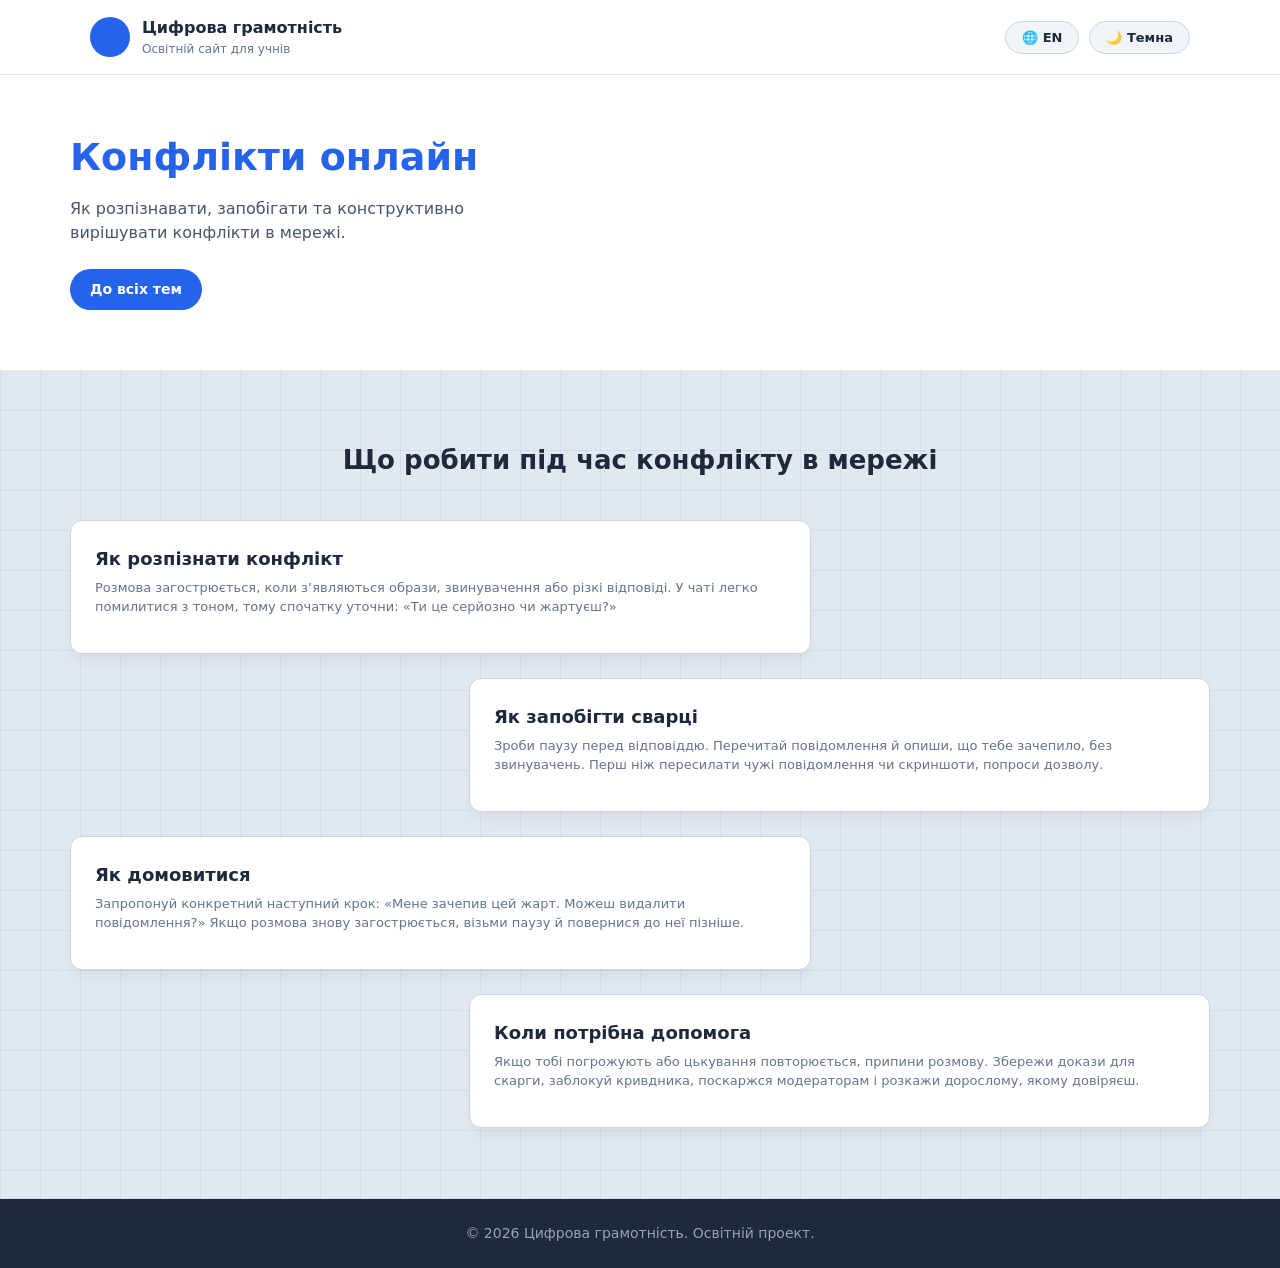
==== conflicts.html @ 54b462e8 "Nov 27, 2026, 12:28 PM" ====
<!DOCTYPE html>
<html lang="uk">
<head>
  <meta charset="UTF-8">
  <meta name="viewport" content="width=device-width, initial-scale=1.0">
  <title>Конфлікти онлайн</title>
  <link rel="stylesheet" href="coch.css">
</head>
<body data-title-key="card2Title">

  <!-- Шапка сайта (Header) -->
  <header class="header">
    <div class="header-container">
      <div class="logo">
        <div class="logo-icon-placeholder"></div>
        <div class="logo-text">
          <span class="logo-title" data-i18n="logoTitle">Цифрова грамотність</span>
          <span class="logo-subtitle" data-i18n="logoSubtitle">Освітній сайт для учнів</span>
        </div>
      </div>

      <!-- Кнопки управления справа сверху -->
      <div class="header-actions">
        <button id="lang-toggle" class="theme-btn" aria-label="Змінити мову">
          🌐 EN
        </button>
        <button id="theme-toggle" class="theme-btn" aria-label="Змінити тему">
          🌙 Темна
        </button>
      </div>
    </div>
  </header>

  <main>
    <section class="hero">
      <div class="hero-container">
        <div class="hero-content">
          <h1 class="hero-title highlight" data-i18n="card2Title">Конфлікти онлайн</h1>
          <p class="hero-description" data-i18n="card2Desc">Як розпізнавати, запобігати та конструктивно вирішувати конфлікти в мережі.</p>
          <a href="main.html#topics" class="btn btn-primary" data-i18n="backHome">До всіх тем</a>
        </div>
      </div>
    </section>

    <section class="topics-section conflict-guide" aria-labelledby="conflict-guide-title">
      <h2 class="section-title" id="conflict-guide-title" data-i18n="conflictGuide">Що робити під час конфлікту в мережі</h2>
      <div class="cards-grid">
        <article class="card">
          <div class="card-content">
            <h3 data-i18n="noticeTitle">Як розпізнати конфлікт</h3>
            <p data-i18n="noticeBody">Розмова загострюється, коли з’являються образи, звинувачення або різкі відповіді. У чаті легко помилитися з тоном, тому спочатку уточни: «Ти це серйозно чи жартуєш?»</p>
          </div>
        </article>
        <article class="card">
          <div class="card-content">
            <h3 data-i18n="preventTitle">Як запобігти сварці</h3>
            <p data-i18n="preventBody">Зроби паузу перед відповіддю. Перечитай повідомлення й опиши, що тебе зачепило, без звинувачень. Перш ніж пересилати чужі повідомлення чи скриншоти, попроси дозволу.</p>
          </div>
        </article>
        <article class="card">
          <div class="card-content">
            <h3 data-i18n="resolveTitle">Як домовитися</h3>
            <p data-i18n="resolveBody">Запропонуй конкретний наступний крок: «Мене зачепив цей жарт. Можеш видалити повідомлення?» Якщо розмова знову загострюється, візьми паузу й повернися до неї пізніше.</p>
          </div>
        </article>
        <article class="card">
          <div class="card-content">
            <h3 data-i18n="helpTitle">Коли потрібна допомога</h3>
            <p data-i18n="helpBody">Якщо тобі погрожують або цькування повторюється, припини розмову. Збережи докази для скарги, заблокуй кривдника, поскаржся модераторам і розкажи дорослому, якому довіряєш.</p>
          </div>
        </article>
      </div>
    </section>
  </main>

  <footer class="footer">
    <div class="footer-container">
      <p data-i18n="footerText">© 2026 Цифрова грамотність. Освітній проект.</p>
    </div>
  </footer>

  <script src="site.js"></script>
</body>
</html>
---- coch.css ----
* {
  box-sizing: border-box;
  margin: 0;
  padding: 0;
  font-family: system-ui, -apple-system, BlinkMacSystemFont,
    "Segoe UI", Roboto, sans-serif;
}

html {
  scroll-behavior: smooth;
}

body {
  background-color: #f0f4f8;
  color: #2d3748;
  line-height: 1.5;
  transition: background-color 0.3s, color 0.3s;
}

/* ================= ШАПКА САЙТА ================= */

.header {
  background: #ffffff;
  border-bottom: 1px solid #e2e8f0;
  position: sticky;
  top: 0;
  z-index: 100;
  transition: background 0.3s, border-color 0.3s;
}

.header-container {
  max-width: 1140px;
  margin: 0 auto;
  padding: 16px 20px;
  display: flex;
  align-items: center;
  justify-content: space-between;
}

.logo {
  display: flex;
  align-items: center;
  gap: 12px;
}

.logo-icon-placeholder {
  width: 40px;
  height: 40px;
  background-color: #2563eb;
  border-radius: 50%;
  flex-shrink: 0;
}

.logo-title {
  display: block;
  font-weight: 700;
  font-size: 16px;
  color: #1e293b;
  transition: color 0.3s;
}

.logo-subtitle {
  display: block;
  font-size: 12px;
  color: #64748b;
}

.header-actions {
  display: flex;
  align-items: center;
  gap: 10px;
}

/* ================= КНОПКИ ================= */

.theme-btn {
  background: #f1f5f9;
  border: 1px solid #cbd5e1;
  padding: 8px 16px;
  border-radius: 20px;
  font-size: 13px;
  font-weight: 600;
  cursor: pointer;
  color: #1e293b;
  transition: background 0.2s, border-color 0.2s;
}

.theme-btn:hover {
  background: #e2e8f0;
}

.btn {
  display: inline-block;
  padding: 10px 20px;
  border-radius: 24px;
  font-size: 14px;
  font-weight: 600;
  cursor: pointer;
  border: none;
  text-decoration: none;
  transition: background-color 0.2s;
}

.btn-primary {
  background-color: #2563eb;
  color: #ffffff;
}

.btn-primary:hover {
  background-color: #1d4ed8;
}

/* ================= ГЛАВНАЯ СЕКЦИЯ ================= */

.hero {
  padding: 60px 20px;
  background: #ffffff;
  border-bottom: 1px solid #e2e8f0;
  transition: background 0.3s, border-color 0.3s;
}

.hero-container {
  max-width: 1140px;
  margin: 0 auto;
  display: flex;
  align-items: center;
  gap: 40px;
}

.hero-content {
  flex: 1;
  min-width: 0;
}

.hero-title {
  font-size: 38px;
  font-weight: 800;
  line-height: 1.2;
  color: #1e293b;
  margin-bottom: 16px;
  transition: color 0.3s;
}

.highlight {
  color: #2563eb;
}

.hero-description {
  font-size: 16px;
  color: #475569;
  margin-bottom: 24px;
  max-width: 480px;
  transition: color 0.3s;
}

/* ================= ГЛАВНЫЙ БАННЕР ================= */

.hero-image-placeholder {
  flex: 1;
  width: 100%;
  min-width: 0;
  height: auto;
  border: none;
  border-radius: 16px;
  background: transparent;
  overflow: hidden;
  display: flex;
  align-items: center;
  justify-content: center;
}

.hero-image-placeholder img {
  width: 100%;
  height: auto;
  display: block;
  object-fit: contain;
  border-radius: 16px;
}

/* ================= ОСНОВНЫЕ ТЕМЫ ================= */

.topics-section {
  max-width: 100%;
  padding: 70px 20px;
  margin: 0 auto;
  text-align: center;
  background-color: #e2e8f0;

  background-image:
    linear-gradient(
      90deg,
      rgba(37, 99, 235, 0.08) 1px,
      transparent 1px
    ),
    linear-gradient(
      0deg,
      rgba(37, 99, 235, 0.08) 1px,
      transparent 1px
    );

  background-size: 40px 40px;
  border-bottom: 1px solid #cbd5e1;
  transition: background-color 0.3s, border-color 0.3s;
  scroll-margin-top: 90px;
}

.section-badge {
  display: inline-block;
  font-size: 12px;
  font-weight: 700;
  color: #2563eb;
  letter-spacing: 1px;
  margin-bottom: 8px;
  background: #dbeafe;
  padding: 4px 10px;
  border-radius: 6px;
}

.section-title {
  font-size: 26px;
  color: #1e293b;
  margin-bottom: 40px;
  transition: color 0.3s;
}

/* ================= КАРТОЧКИ ================= */

.cards-grid {
  max-width: 1140px;
  margin: 0 auto;
  display: flex;
  flex-direction: column;
  gap: 24px;
}

.card {
  background: #ffffff;
  border: 1px solid #cbd5e1;
  border-radius: 12px;
  padding: 24px;
  display: flex;
  align-items: center;
  gap: 20px;
  text-align: left;
  width: 65%;

  box-shadow:
    0 10px 15px -3px rgba(0, 0, 0, 0.05);

  transition:
    transform 0.2s,
    background 0.3s,
    border-color 0.3s;
}

.card:hover {
  transform: translateY(-2px);
}

/* Расположение карточек лесенкой */

.card:nth-child(odd) {
  align-self: flex-start;
}

.card:nth-child(even) {
  align-self: flex-end;
}

/* ================= ФОТОГРАФИИ КАРТОЧЕК ================= */

.card-media-placeholder {
  width: 180px;
  height: 120px;
  border: none;
  border-radius: 8px;
  background: #ffffff;
  overflow: hidden;
  display: flex;
  align-items: center;
  justify-content: center;
  flex-shrink: 0;
}

.card-media-placeholder img {
  width: 100%;
  height: 100%;
  object-fit: contain;
  display: block;
}

/* ================= ТЕКСТ КАРТОЧЕК ================= */

.card-content {
  flex: 1;
  min-width: 0;
}

.card-content h3 {
  font-size: 18px;
  color: #1e293b;
  margin-bottom: 6px;
  transition: color 0.3s;
}

.card-content p {
  font-size: 13px;
  color: #64748b;
  margin-bottom: 12px;
  transition: color 0.3s;
}

.card-link {
  color: #2563eb;
  font-size: 14px;
  font-weight: 600;
  text-decoration: none;
}

.card-link:hover {
  text-decoration: underline;
}

/* ================= ПОДВАЛ САЙТА ================= */

.footer {
  background: #1e293b;
  color: #94a3b8;
  text-align: center;
  padding: 24px;
  font-size: 14px;
  transition: background 0.3s;
}

/* ================= ТЕМНАЯ ТЕМА ================= */

body.dark-theme {
  background-color: #0f172a;
  color: #f1f5f9;
}

body.dark-theme .header {
  background: #1e293b;
  border-color: #334155;
}

body.dark-theme .theme-btn {
  background: #334155;
  border-color: #475569;
  color: #f1f5f9;
}

body.dark-theme .theme-btn:hover {
  background: #475569;
}

body.dark-theme .logo-title,
body.dark-theme .hero-title,
body.dark-theme .section-title,
body.dark-theme .card-content h3 {
  color: #f8fafc;
}

body.dark-theme .logo-subtitle,
body.dark-theme .hero-description,
body.dark-theme .card-content p {
  color: #94a3b8;
}

body.dark-theme .highlight {
  color: #60a5fa;
}

body.dark-theme .hero {
  background: #1e293b;
  border-color: #334155;
}

body.dark-theme .hero-image-placeholder {
  background: transparent;
}

body.dark-theme .card-media-placeholder {
  background: #ffffff;
}

body.dark-theme .topics-section {
  background-color: #111827;

  background-image:
    linear-gradient(
      90deg,
      rgba(59, 130, 246, 0.06) 1px,
      transparent 1px
    ),
    linear-gradient(
      0deg,
      rgba(59, 130, 246, 0.06) 1px,
      transparent 1px
    );

  border-color: #334155;
}

body.dark-theme .card {
  background: #1e293b;
  border-color: #334155;

  box-shadow:
    0 10px 15px -3px rgba(0, 0, 0, 0.2);
}

body.dark-theme .card-link {
  color: #60a5fa;
}

body.dark-theme .section-badge {
  background: #1e3a5f;
  color: #93c5fd;
}

body.dark-theme .footer {
  background: #0b0f19;
  color: #94a3b8;
}

/* ================= АДАПТИВНОСТЬ ================= */

@media (max-width: 900px) {

  .hero-container {
    flex-direction: column;
  }

  .hero-content {
    width: 100%;
  }

  .hero-image-placeholder {
    width: 100%;
  }

  .card {
    width: 100%;
  }

}

@media (max-width: 480px) {

  .header-container {
    flex-wrap: wrap;
    gap: 12px;
  }

  .theme-btn {
    padding: 6px 12px;
    font-size: 12px;
  }

  .hero {
    padding: 30px 15px;
  }

  .hero-title {
    font-size: 28px;
  }

  .hero-container {
    gap: 24px;
  }

  .topics-section {
    padding: 40px 15px;
  }

  .section-title {
    font-size: 22px;
  }

  .card {
    flex-direction: column;
    align-items: flex-start;
    padding: 16px;
  }

  .card-media-placeholder {
    width: 100%;
    height: auto;
    aspect-ratio: 3 / 2;
  }

  .card-content {
    width: 100%;
  }

}
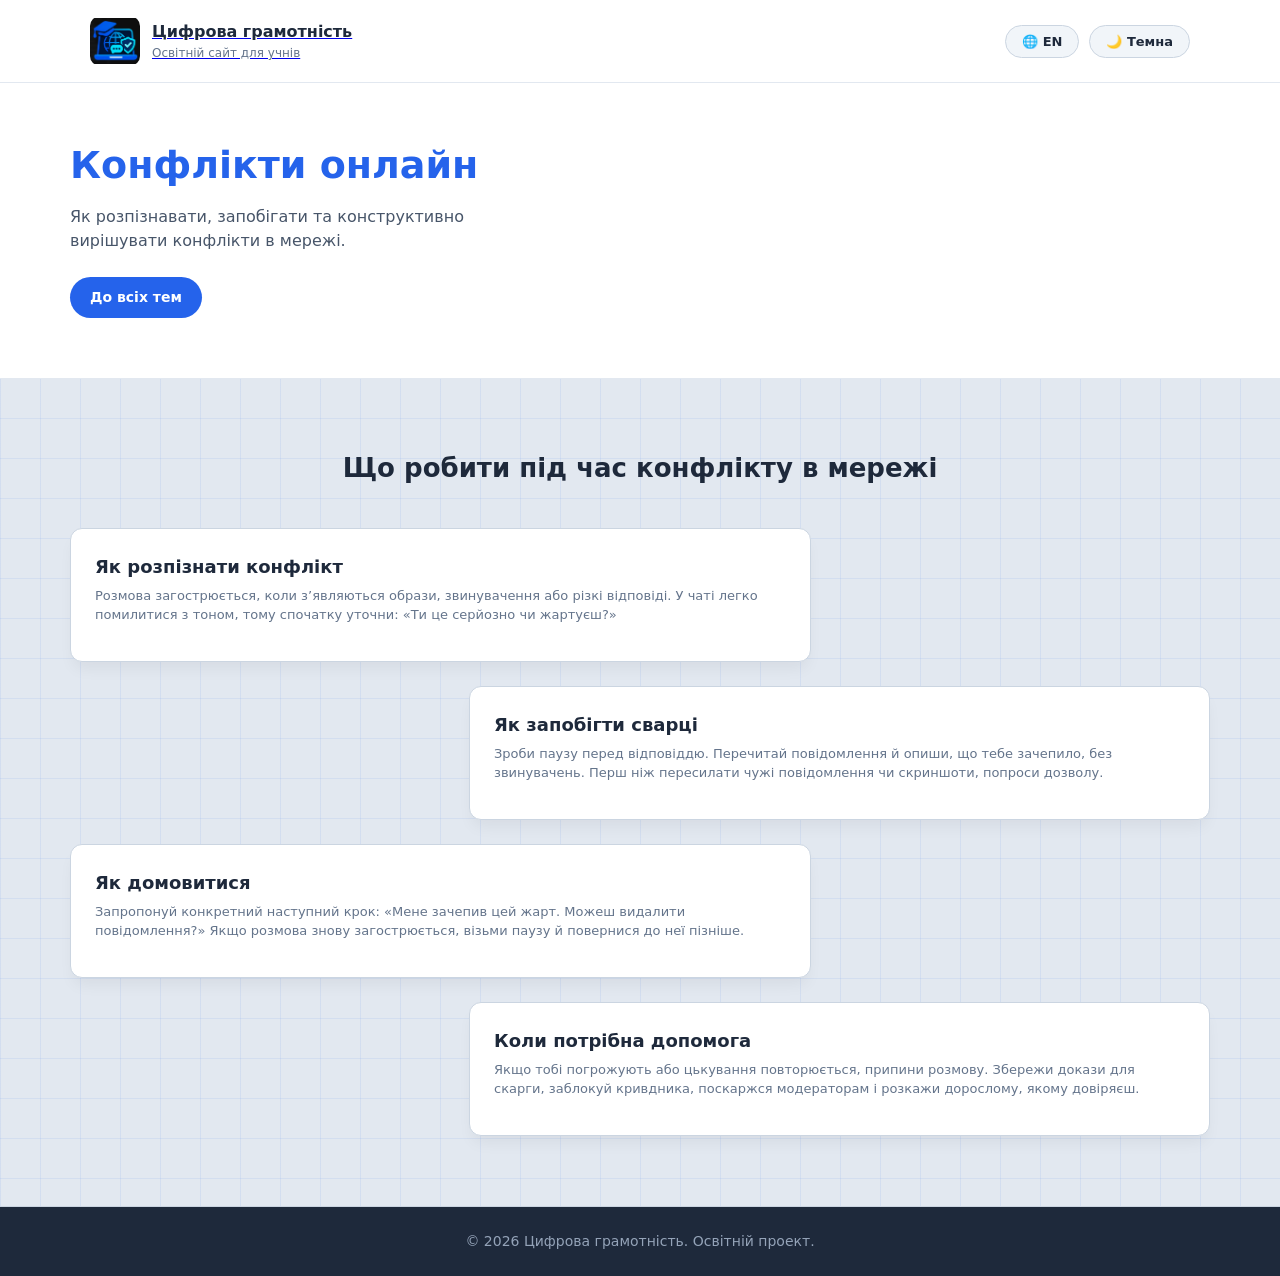
==== commit d03dda81: "Nov 27, 2026, 12:42 PM" ====
--- a/conflicts.html
+++ b/conflicts.html
@@ -7,30 +7,21 @@
   <link rel="stylesheet" href="coch.css">
 </head>
 <body data-title-key="card2Title">
-
-  <!-- Шапка сайта (Header) -->
   <header class="header">
     <div class="header-container">
-      <div class="logo">
-        <div class="logo-icon-placeholder"></div>
+      <a href="main.html#top" class="logo">
+        <img src="photos/logo.png" alt="Логотип" class="logo-icon">
         <div class="logo-text">
           <span class="logo-title" data-i18n="logoTitle">Цифрова грамотність</span>
           <span class="logo-subtitle" data-i18n="logoSubtitle">Освітній сайт для учнів</span>
         </div>
-      </div>
-
-      <!-- Кнопки управления справа сверху -->
+      </a>
       <div class="header-actions">
-        <button id="lang-toggle" class="theme-btn" aria-label="Змінити мову">
-          🌐 EN
-        </button>
-        <button id="theme-toggle" class="theme-btn" aria-label="Змінити тему">
-          🌙 Темна
-        </button>
+        <button id="lang-toggle" class="theme-btn" aria-label="Змінити мову">🌐 EN</button>
+        <button id="theme-toggle" class="theme-btn" aria-label="Змінити тему">🌙 Темна</button>
       </div>
     </div>
   </header>
-
   <main>
     <section class="hero">
       <div class="hero-container">
@@ -41,7 +32,6 @@
         </div>
       </div>
     </section>
-
     <section class="topics-section conflict-guide" aria-labelledby="conflict-guide-title">
       <h2 class="section-title" id="conflict-guide-title" data-i18n="conflictGuide">Що робити під час конфлікту в мережі</h2>
       <div class="cards-grid">
@@ -72,13 +62,11 @@
       </div>
     </section>
   </main>
-
   <footer class="footer">
     <div class="footer-container">
       <p data-i18n="footerText">© 2026 Цифрова грамотність. Освітній проект.</p>
     </div>
   </footer>
-
   <script src="site.js"></script>
 </body>
 </html>
--- a/coch.css
+++ b/coch.css
@@ -425,6 +425,13 @@
   color: #94a3b8;
 }
 
+.logo-icon {
+    width: 50px;
+    height: 50px;
+    object-fit: contain;
+    border-radius: 10px;
+}
+
 /* ================= АДАПТИВНОСТЬ ================= */
 
 @media (max-width: 900px) {
